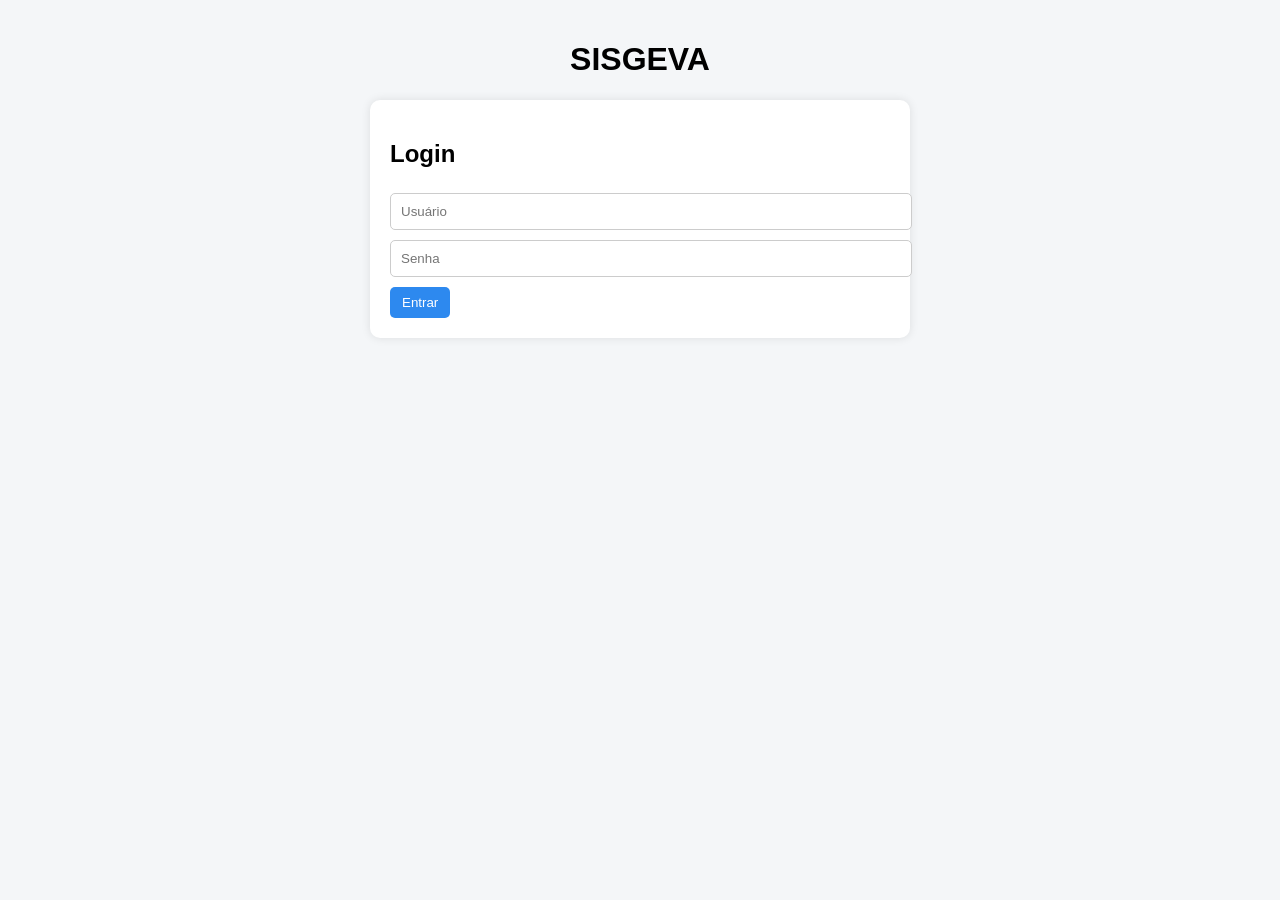
==== index.html @ db75c24a "Feat: Firebase descontinuado. Não tive habilidade suficiente para conseguir rodar. O SISGEVA permane" ====
<!DOCTYPE html>
<html lang="pt-br">
<head>
  <meta charset="UTF-8">
  <title>SISGEVA</title>
  <link rel="stylesheet" href="css/style.css">
</head>
<body>

  <h1>SISGEVA</h1>

  <!-- LOGIN -->
  <div id="login">
    <h2>Login</h2>
    <input type="text" id="user" placeholder="Usuário">
    <input type="password" id="pass" placeholder="Senha">
    <button onclick="login()">Entrar</button>
  </div>

  <!-- SISTEMA -->
  <div id="sistema" style="display:none;">

    <!-- MENU -->
    <div id="menu">
      <button onclick="mostrarTela('cadastroPaciente')">Cadastrar Paciente</button>
      <button onclick="mostrarTela('listaPaciente')">Ver Pacientes</button>
      <button onclick="mostrarTela('vacinas')">Vacinas</button>
    </div>

    <!-- TELA 1 -->
    <div id="cadastroPaciente" class="tela">
      <h2>Cadastro de Paciente</h2>
      <input type="text" id="nome" placeholder="Nome">
      <input type="number" id="idade" placeholder="Idade">
      <button onclick="cadastrarPaciente()">Cadastrar</button>
    </div>

    <!-- TELA 2 -->
    <div id="listaPaciente" class="tela">
      <h2>Pacientes</h2>
      <ul id="listaPacientes"></ul>
    </div>

    <!-- TELA 3 -->
    <div id="vacinas" class="tela">
      <h2>Vacinas</h2>

      <select id="pacienteSelect" onchange="verVacina(this.value)"></select>
      <input type="text" id="vacinaNome" placeholder="Nome da vacina">
      <input type="text" id="dose" placeholder="Dose (ex: 1ª dose)">
      <input type="date" id="dataVacina">
      <input type="text" id="profissional" placeholder="Profissional">
      <input type="text" id="lote" placeholder="Lote da vacina">
      <textarea id="observacoes" placeholder="Observações (opcional)"></textarea>

      <button onclick="aplicarVacina()">Aplicar</button>

      <h3>Histórico</h3>
      <div id="areaVacinas"></div>
    </div>

  </div>

  <!--Ordem dos scripts (ui sempre por ultimo)-->
  <script src="js/storage.js"></script>
  <script src="js/auth.js"></script>
  <script src="js/pacientes.js"></script>
  <script src="js/vacinas.js"></script>
  <script src="js/ui.js"></script>

  <script>
    initStorage();
  </script>

</body>
</html>
---- css/style.css ----
body {
  font-family: Arial, sans-serif;
  background-color: #f4f6f8;
  margin: 0;
  padding: 20px;
}

h1 {
  text-align: center;
}

#login, #sistema {
  max-width: 500px;
  margin: auto;
  background: white;
  padding: 20px;
  border-radius: 10px;
  box-shadow: 0 0 10px rgba(0,0,0,0.1);
}

input {
  width: 100%;
  padding: 10px;
  margin: 5px 0;
  border: 1px solid #ccc;
  border-radius: 5px;
}

button {
  margin-top: 5px;
  padding: 8px 12px;
  border: none;
  background-color: #2d89ef;
  color: white;
  border-radius: 5px;
  cursor: pointer;
}

button:hover {
  background-color: #1b5fa7;
}

li {
  margin: 10px 0;
  list-style: none;
  padding: 10px;
  background: #eef2f5;
  border-radius: 5px;
}

li button {
  margin-left: 10px;
  background-color: #555;
}

li button:hover {
  background-color: #333;
}

.tela{
  display: none;
}
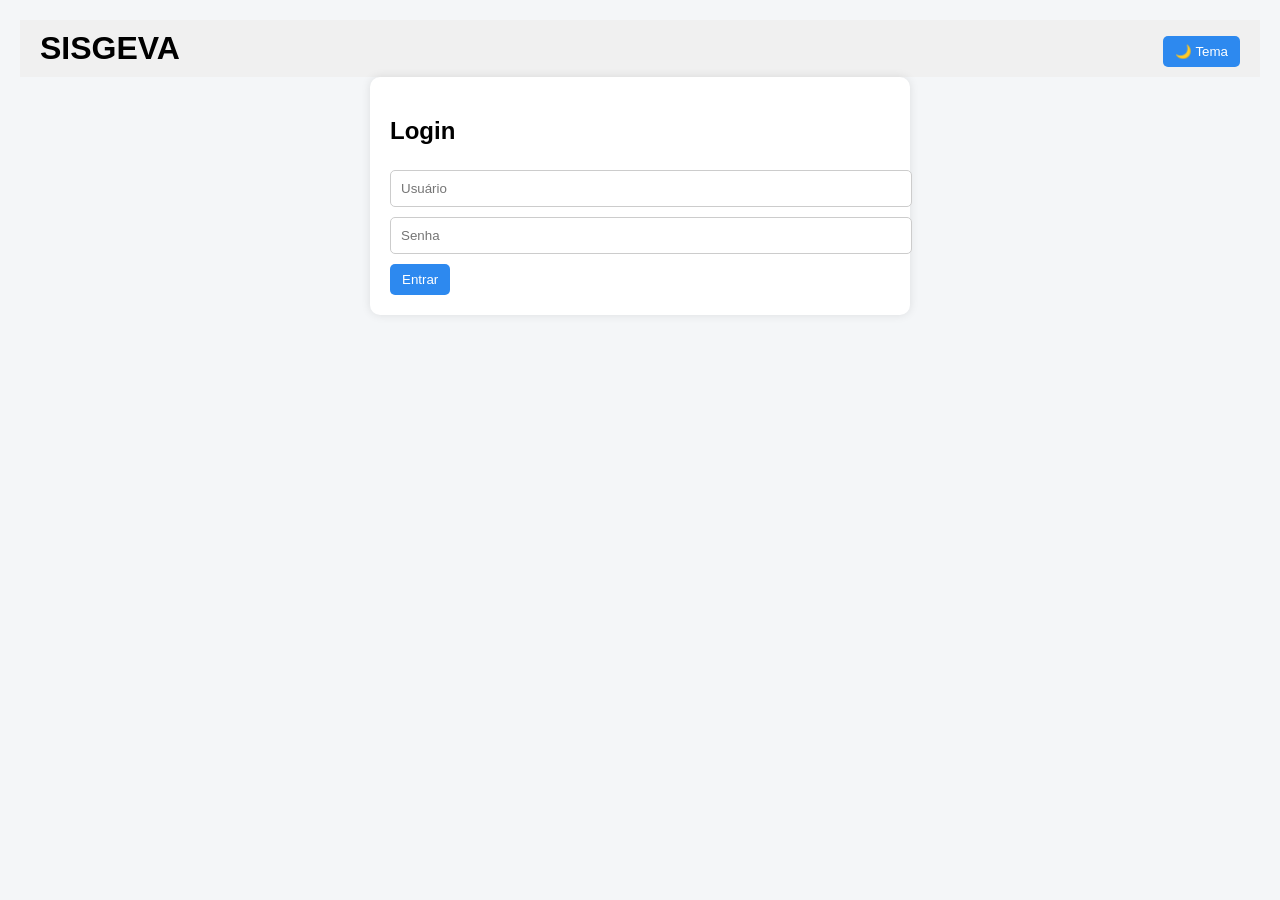
==== commit 0b23462a: "feat: implementado troca de temas" ====
--- a/index.html
+++ b/index.html
@@ -7,7 +7,10 @@
 </head>
 <body>
 
+  <header>
   <h1>SISGEVA</h1>
+  <button onclick="toggleTheme()">🌙 Tema</button>
+  </header>
 
   <!-- LOGIN -->
   <div id="login">
--- a/css/style.css
+++ b/css/style.css
@@ -59,4 +59,49 @@
 
 .tela{
   display: none;
-}+}
+
+body.dark{
+  background-color: #121212;
+  color: #f5f5f5;
+}
+
+body.dark .card{
+  background-color: #1e1e1e;
+  border: 1px solid #333;
+}
+
+header {
+  display: flex;
+  justify-content: space-between; /* título à esquerda, botão à direita */
+  align-items: center;
+  padding: 10px 20px;
+  background-color: #f0f0f0;
+}
+
+header h1 {
+  margin: 0;
+}
+
+#theme-toggle {
+  padding: 8px 12px;
+  border: none;
+  border-radius: 6px;
+  cursor: pointer;
+  background-color: #ddd;
+  font-size: 18px;
+}
+
+body.dark {
+  background-color: #121212;
+  color: #f5f5f5;
+}
+
+body.dark header {
+  background-color: #1e1e1e;
+}
+
+body.dark #theme-toggle {
+  background-color: #333;
+  color: #f5f5f5;
+}
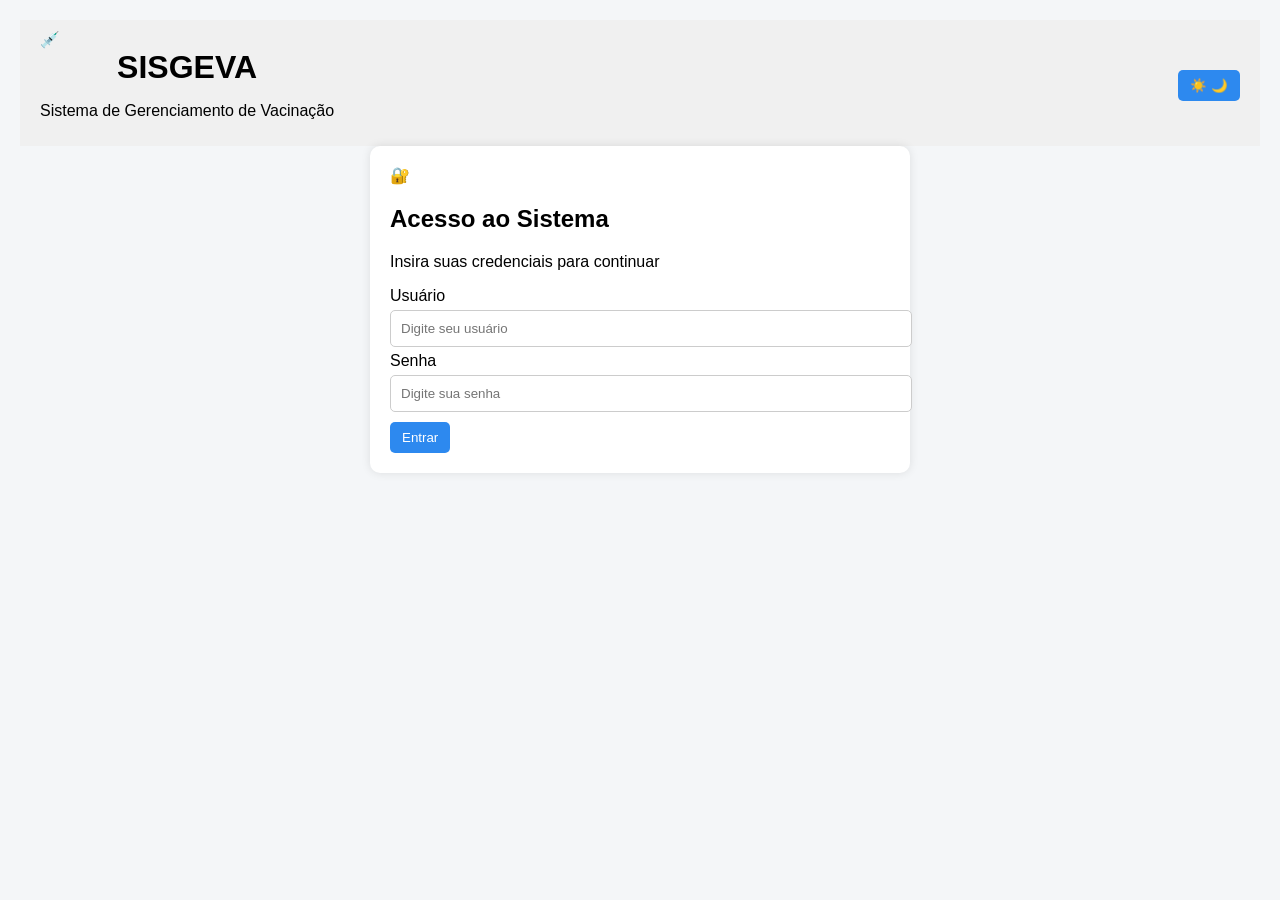
==== commit c8ef84fe: "Fix: Rescrita do HTML por completo, com descrições, melhoria para respondividade em mobile, UX melho" ====
--- a/index.html
+++ b/index.html
@@ -1,70 +1,184 @@
 <!DOCTYPE html>
-<html lang="pt-br">
+<html lang="pt-br" data-theme="light">
+
 <head>
   <meta charset="UTF-8">
-  <title>SISGEVA</title>
+  <meta name="viewport" content="width=device-width, initial-scale=1.0">
+  <title>SISGEVA — Sistema de Gerenciamento de Vacinação</title>
+  <link rel="preconnect" href="https://fonts.googleapis.com">
+  <link rel="preconnect" href="https://fonts.gstatic.com" crossorigin>
+  <link href="https://fonts.googleapis.com/css2?family=DM+Sans:wght@300;400;500;600&family=DM+Mono:wght@400;500&display=swap" rel="stylesheet">
   <link rel="stylesheet" href="css/style.css">
 </head>
+
 <body>
 
-  <header>
-  <h1>SISGEVA</h1>
-  <button onclick="toggleTheme()">🌙 Tema</button>
+  <!-- HEADER -->
+  <header class="header">
+    <div class="header-brand">
+      <span class="header-icon">💉</span>
+      <div>
+        <h1 class="header-title">SISGEVA</h1>
+        <p class="header-subtitle">Sistema de Gerenciamento de Vacinação</p>
+      </div>
+    </div>
+    <button class="btn-theme" onclick="toggleTheme()" aria-label="Alternar tema">
+      <span class="theme-icon-light">☀️</span>
+      <span class="theme-icon-dark">🌙</span>
+    </button>
   </header>
 
-  <!-- LOGIN -->
-  <div id="login">
-    <h2>Login</h2>
-    <input type="text" id="user" placeholder="Usuário">
-    <input type="password" id="pass" placeholder="Senha">
-    <button onclick="login()">Entrar</button>
-  </div>
-
-  <!-- SISTEMA -->
+  <!-- TELA DE LOGIN -->
+  <main id="login" class="login-wrapper">
+    <div class="login-card">
+      <div class="login-header">
+        <span class="login-icon">🔐</span>
+        <h2 class="login-title">Acesso ao Sistema</h2>
+        <p class="login-desc">Insira suas credenciais para continuar</p>
+      </div>
+
+      <div class="form-group">
+        <label for="user">Usuário</label>
+        <input type="text" id="user" placeholder="Digite seu usuário" autocomplete="username">
+      </div>
+
+      <div class="form-group">
+        <label for="pass">Senha</label>
+        <input type="password" id="pass" placeholder="Digite sua senha" autocomplete="current-password">
+      </div>
+
+      <div id="login-error" class="login-error" role="alert" aria-live="polite"></div>
+
+      <button class="btn btn-primary btn-full" onclick="login()">Entrar</button>
+    </div>
+  </main>
+
+  <!-- SISTEMA PRINCIPAL -->
   <div id="sistema" style="display:none;">
 
-    <!-- MENU -->
-    <div id="menu">
-      <button onclick="mostrarTela('cadastroPaciente')">Cadastrar Paciente</button>
-      <button onclick="mostrarTela('listaPaciente')">Ver Pacientes</button>
-      <button onclick="mostrarTela('vacinas')">Vacinas</button>
-    </div>
-
-    <!-- TELA 1 -->
-    <div id="cadastroPaciente" class="tela">
-      <h2>Cadastro de Paciente</h2>
-      <input type="text" id="nome" placeholder="Nome">
-      <input type="number" id="idade" placeholder="Idade">
-      <button onclick="cadastrarPaciente()">Cadastrar</button>
-    </div>
-
-    <!-- TELA 2 -->
-    <div id="listaPaciente" class="tela">
-      <h2>Pacientes</h2>
-      <ul id="listaPacientes"></ul>
-    </div>
-
-    <!-- TELA 3 -->
-    <div id="vacinas" class="tela">
-      <h2>Vacinas</h2>
-
-      <select id="pacienteSelect" onchange="verVacina(this.value)"></select>
-      <input type="text" id="vacinaNome" placeholder="Nome da vacina">
-      <input type="text" id="dose" placeholder="Dose (ex: 1ª dose)">
-      <input type="date" id="dataVacina">
-      <input type="text" id="profissional" placeholder="Profissional">
-      <input type="text" id="lote" placeholder="Lote da vacina">
-      <textarea id="observacoes" placeholder="Observações (opcional)"></textarea>
-
-      <button onclick="aplicarVacina()">Aplicar</button>
-
-      <h3>Histórico</h3>
-      <div id="areaVacinas"></div>
-    </div>
-
-  </div>
-
-  <!--Ordem dos scripts (ui sempre por ultimo)-->
+    <!-- MENU DE NAVEGAÇÃO -->
+    <nav class="nav">
+      <div class="nav-inner">
+        <button class="nav-btn active" onclick="navegarPara('cadastroPaciente', this)">
+          <span>👤</span> Cadastrar Paciente
+        </button>
+        <button class="nav-btn" onclick="navegarPara('listaPaciente', this)">
+          <span>📋</span> Pacientes
+        </button>
+        <button class="nav-btn" onclick="navegarPara('vacinas', this)">
+          <span>💉</span> Vacinas
+        </button>
+        <button class="nav-btn nav-btn-logout" onclick="logout()">
+          <span>🚪</span> Sair
+        </button>
+      </div>
+    </nav>
+
+    <div class="content-wrapper">
+
+      <!-- TELA 1 — CADASTRO DE PACIENTE -->
+      <section id="cadastroPaciente" class="tela">
+        <div class="page-header">
+          <h2 class="page-title">Cadastrar Paciente</h2>
+          <p class="page-desc">Preencha os dados do novo paciente</p>
+        </div>
+
+        <div class="card">
+          <div class="form-grid">
+            <div class="form-group">
+              <label for="nome">Nome completo</label>
+              <input type="text" id="nome" placeholder="Ex: Maria da Silva">
+            </div>
+            <div class="form-group">
+              <label for="idade">Idade</label>
+              <input type="number" id="idade" placeholder="Ex: 32" min="0" max="150">
+            </div>
+          </div>
+          <div class="form-actions">
+            <button class="btn btn-primary" onclick="cadastrarPaciente()">
+              ✅ Cadastrar Paciente
+            </button>
+          </div>
+        </div>
+      </section>
+
+      <!-- TELA 2 — LISTA DE PACIENTES -->
+      <section id="listaPaciente" class="tela">
+        <div class="page-header">
+          <h2 class="page-title">Pacientes Cadastrados</h2>
+          <p class="page-desc">Gerencie os pacientes do sistema</p>
+        </div>
+
+        <div class="card">
+          <ul id="listaPacientes" class="patient-list"></ul>
+        </div>
+      </section>
+
+      <!-- TELA 3 — VACINAS -->
+      <section id="vacinas" class="tela">
+        <div class="page-header">
+          <h2 class="page-title">Registro de Vacinas</h2>
+          <p class="page-desc">Aplique e consulte o histórico de vacinação</p>
+        </div>
+
+        <div class="card">
+          <div class="form-group">
+            <label for="pacienteSelect">Paciente</label>
+            <select id="pacienteSelect" onchange="verVacinas(this.value)">
+              <option value="">Selecione um paciente...</option>
+            </select>
+          </div>
+
+          <hr class="divider">
+
+          <h3 class="section-title">💉 Aplicar Nova Vacina</h3>
+
+          <div class="form-grid">
+            <div class="form-group">
+              <label for="vacinaNome">Nome da vacina</label>
+              <input type="text" id="vacinaNome" placeholder="Ex: Influenza">
+            </div>
+            <div class="form-group">
+              <label for="dose">Dose</label>
+              <input type="text" id="dose" placeholder="Ex: 1ª dose">
+            </div>
+            <div class="form-group">
+              <label for="dataVacina">Data de aplicação</label>
+              <input type="date" id="dataVacina">
+            </div>
+            <div class="form-group">
+              <label for="profissional">Profissional responsável</label>
+              <input type="text" id="profissional" placeholder="Ex: Dr. João">
+            </div>
+            <div class="form-group">
+              <label for="lote">Lote da vacina</label>
+              <input type="text" id="lote" placeholder="Ex: ABC1234">
+            </div>
+          </div>
+
+          <div class="form-group">
+            <label for="observacoes">Observações</label>
+            <textarea id="observacoes" rows="3" placeholder="Observações adicionais (opcional)"></textarea>
+          </div>
+
+          <div class="form-actions">
+            <button class="btn btn-primary" onclick="aplicarVacina()">
+              💉 Aplicar Vacina
+            </button>
+          </div>
+        </div>
+
+        <!-- HISTÓRICO -->
+        <div class="card" style="margin-top: 1.5rem;">
+          <h3 class="section-title">📊 Histórico de Vacinação</h3>
+          <div id="areaVacinas"></div>
+        </div>
+      </section>
+
+    </div><!-- /content-wrapper -->
+  </div><!-- /sistema -->
+
+  <!-- SCRIPTS (ordem importa!) -->
   <script src="js/storage.js"></script>
   <script src="js/auth.js"></script>
   <script src="js/pacientes.js"></script>
@@ -73,6 +187,51 @@
 
   <script>
     initStorage();
+
+    // Navegação com destaque no botão ativo
+    function navegarPara(tela, btn) {
+      document.querySelectorAll('.nav-btn').forEach(b => b.classList.remove('active'));
+      if (btn) btn.classList.add('active');
+      mostrarTela(tela);
+    }
+
+    // Logout simples
+    function logout() {
+      document.getElementById('sistema').style.display = 'none';
+      document.getElementById('login').style.display = 'flex';
+      document.getElementById('user').value = '';
+      document.getElementById('pass').value = '';
+    }
+
+    // Feedback de erro no login (substitui o alert)
+    const _login = login;
+    function login() {
+      const user = document.getElementById("user").value;
+      const pass = document.getElementById("pass").value;
+      const errorEl = document.getElementById("login-error");
+
+      if (user === "admin" && pass === "123") {
+        errorEl.textContent = "";
+        document.getElementById("login").style.display = "none";
+        document.getElementById("sistema").style.display = "block";
+        mostrarTela("listaPaciente");
+      } else {
+        errorEl.textContent = "⚠️ Usuário ou senha inválidos.";
+      }
+    }
+
+    // Tema: usar data-theme no <html> em vez de classe .dark
+    function toggleTheme() {
+      const html = document.documentElement;
+      const isDark = html.getAttribute('data-theme') === 'dark';
+      html.setAttribute('data-theme', isDark ? 'light' : 'dark');
+      localStorage.setItem('theme', isDark ? 'light' : 'dark');
+    }
+
+    window.addEventListener('DOMContentLoaded', () => {
+      const saved = localStorage.getItem('theme') || 'light';
+      document.documentElement.setAttribute('data-theme', saved);
+    });
   </script>
 
 </body>
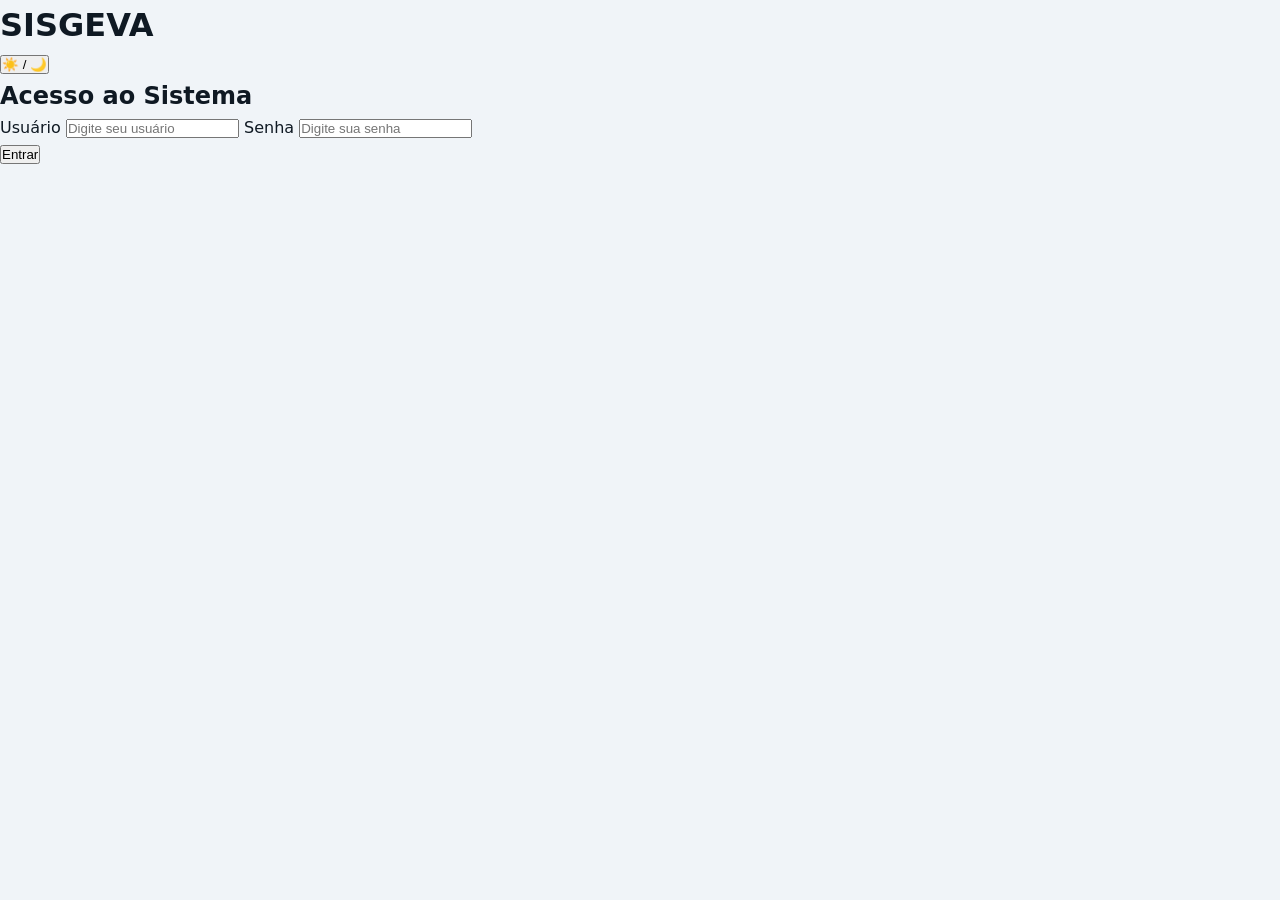
==== commit ed85b5e4: "Fix: rescrita total do HTML. deixando mais organico e entendivel" ====
--- a/index.html
+++ b/index.html
@@ -1,184 +1,79 @@
 <!DOCTYPE html>
-<html lang="pt-br" data-theme="light">
-
+<html lang="pt-br">
 <head>
   <meta charset="UTF-8">
   <meta name="viewport" content="width=device-width, initial-scale=1.0">
-  <title>SISGEVA — Sistema de Gerenciamento de Vacinação</title>
-  <link rel="preconnect" href="https://fonts.googleapis.com">
-  <link rel="preconnect" href="https://fonts.gstatic.com" crossorigin>
-  <link href="https://fonts.googleapis.com/css2?family=DM+Sans:wght@300;400;500;600&family=DM+Mono:wght@400;500&display=swap" rel="stylesheet">
+  <title>SISGEVA - Sistema de Gerenciamento de Vacinas</title>
   <link rel="stylesheet" href="css/style.css">
 </head>
-
 <body>
-
-  <!-- HEADER -->
-  <header class="header">
-    <div class="header-brand">
-      <span class="header-icon">💉</span>
-      <div>
-        <h1 class="header-title">SISGEVA</h1>
-        <p class="header-subtitle">Sistema de Gerenciamento de Vacinação</p>
-      </div>
-    </div>
-    <button class="btn-theme" onclick="toggleTheme()" aria-label="Alternar tema">
-      <span class="theme-icon-light">☀️</span>
-      <span class="theme-icon-dark">🌙</span>
-    </button>
+  <header>
+    <h1>SISGEVA</h1>
+    <button onclick="toggleTheme()">☀️ / 🌙</button>
   </header>
 
-  <!-- TELA DE LOGIN -->
-  <main id="login" class="login-wrapper">
-    <div class="login-card">
-      <div class="login-header">
-        <span class="login-icon">🔐</span>
-        <h2 class="login-title">Acesso ao Sistema</h2>
-        <p class="login-desc">Insira suas credenciais para continuar</p>
-      </div>
+  <!-- TELA INICIAL (LOGIN) -->
+  <main id="login">
+    <h2>Acesso ao Sistema</h2>
 
-      <div class="form-group">
-        <label for="user">Usuário</label>
-        <input type="text" id="user" placeholder="Digite seu usuário" autocomplete="username">
-      </div>
+    <label for="user">Usuário</label>
+    <input type="text" id="user" placeholder="Digite seu usuário">
 
-      <div class="form-group">
-        <label for="pass">Senha</label>
-        <input type="password" id="pass" placeholder="Digite sua senha" autocomplete="current-password">
-      </div>
+    <label for="pass">Senha</label>
+    <input type="password" id="pass" placeholder="Digite sua senha">
 
-      <div id="login-error" class="login-error" role="alert" aria-live="polite"></div>
+    <p id="login-error"></p>
 
-      <button class="btn btn-primary btn-full" onclick="login()">Entrar</button>
-    </div>
+    <button onclick="login()">Entrar</button>
   </main>
 
-  <!-- SISTEMA PRINCIPAL -->
+  <!-- TELA MAIN (SISTEMA) -->
   <div id="sistema" style="display:none;">
-
-    <!-- MENU DE NAVEGAÇÃO -->
-    <nav class="nav">
-      <div class="nav-inner">
-        <button class="nav-btn active" onclick="navegarPara('cadastroPaciente', this)">
-          <span>👤</span> Cadastrar Paciente
-        </button>
-        <button class="nav-btn" onclick="navegarPara('listaPaciente', this)">
-          <span>📋</span> Pacientes
-        </button>
-        <button class="nav-btn" onclick="navegarPara('vacinas', this)">
-          <span>💉</span> Vacinas
-        </button>
-        <button class="nav-btn nav-btn-logout" onclick="logout()">
-          <span>🚪</span> Sair
-        </button>
-      </div>
+    <nav>
+      <button onclick="mostrarTela('cadastroPaciente')">👤 Cadastrar</button>
+      <button onclick="mostrarTela('listaPaciente')">📋 Pacientes</button>
+      <button onclick="mostrarTela('vacinas')">💉 Vacinas</button>
+      <button onclick="logout()">🚪 Sair</button>
     </nav>
 
-    <div class="content-wrapper">
+    <!-- TELA 1 - CADASTRO DE PACIENTE -->
+    <section id="cadastroPaciente" class="tela">
+      <h2>Cadastrar Pacientes</h2>
 
-      <!-- TELA 1 — CADASTRO DE PACIENTE -->
-      <section id="cadastroPaciente" class="tela">
-        <div class="page-header">
-          <h2 class="page-title">Cadastrar Paciente</h2>
-          <p class="page-desc">Preencha os dados do novo paciente</p>
-        </div>
+      <label for="nome">Nome</label>
+      <input type="text" id="nome" placeholder="Nome Completo">
 
-        <div class="card">
-          <div class="form-grid">
-            <div class="form-group">
-              <label for="nome">Nome completo</label>
-              <input type="text" id="nome" placeholder="Ex: Maria da Silva">
-            </div>
-            <div class="form-group">
-              <label for="idade">Idade</label>
-              <input type="number" id="idade" placeholder="Ex: 32" min="0" max="150">
-            </div>
-          </div>
-          <div class="form-actions">
-            <button class="btn btn-primary" onclick="cadastrarPaciente()">
-              ✅ Cadastrar Paciente
-            </button>
-          </div>
-        </div>
-      </section>
+      <label for="idade">Idade</label>
+      <input type="text" id="idade" placeholder="Ex 25">
 
-      <!-- TELA 2 — LISTA DE PACIENTES -->
-      <section id="listaPaciente" class="tela">
-        <div class="page-header">
-          <h2 class="page-title">Pacientes Cadastrados</h2>
-          <p class="page-desc">Gerencie os pacientes do sistema</p>
-        </div>
+      <button onclick="cadastrarPaciente()">Cadastrar</button>
+    </section>
 
-        <div class="card">
-          <ul id="listaPacientes" class="patient-list"></ul>
-        </div>
-      </section>
+    <!-- TELA 3 - LISTA DE PACIENTES -->
+    <section id="listaPaciente" class="tela">
+      <h2>Paceintes</h2>
+      <ul id="listaPacientes"></ul>
+    </section>
 
-      <!-- TELA 3 — VACINAS -->
-      <section id="vacinas" class="tela">
-        <div class="page-header">
-          <h2 class="page-title">Registro de Vacinas</h2>
-          <p class="page-desc">Aplique e consulte o histórico de vacinação</p>
-        </div>
+    <!-- TELA 3 - VACINAS -->
+    <section id="vacinas" class="tela">
+      <h2>Vacinas</h2>
 
-        <div class="card">
-          <div class="form-group">
-            <label for="pacienteSelect">Paciente</label>
-            <select id="pacienteSelect" onchange="verVacinas(this.value)">
-              <option value="">Selecione um paciente...</option>
-            </select>
-          </div>
+      <label for="pacientesSelect">Paciente</label>
+      <select id="pacienteSelect" onchange="verVacinas(this.value)"></select>
 
-          <hr class="divider">
+      <label for="vacinaNome">Vacina</label>
+      <input type="text" id="vacinaNome" placeholder="Ex: Influenza">
 
-          <h3 class="section-title">💉 Aplicar Nova Vacina</h3>
+      <label for="dataVacina">Data</label>
+      <input type="date" id="dataVacina">
 
-          <div class="form-grid">
-            <div class="form-group">
-              <label for="vacinaNome">Nome da vacina</label>
-              <input type="text" id="vacinaNome" placeholder="Ex: Influenza">
-            </div>
-            <div class="form-group">
-              <label for="dose">Dose</label>
-              <input type="text" id="dose" placeholder="Ex: 1ª dose">
-            </div>
-            <div class="form-group">
-              <label for="dataVacina">Data de aplicação</label>
-              <input type="date" id="dataVacina">
-            </div>
-            <div class="form-group">
-              <label for="profissional">Profissional responsável</label>
-              <input type="text" id="profissional" placeholder="Ex: Dr. João">
-            </div>
-            <div class="form-group">
-              <label for="lote">Lote da vacina</label>
-              <input type="text" id="lote" placeholder="Ex: ABC1234">
-            </div>
-          </div>
+      <button onclick="aplicarVacina()">Aplicar</button>
 
-          <div class="form-group">
-            <label for="observacoes">Observações</label>
-            <textarea id="observacoes" rows="3" placeholder="Observações adicionais (opcional)"></textarea>
-          </div>
-
-          <div class="form-actions">
-            <button class="btn btn-primary" onclick="aplicarVacina()">
-              💉 Aplicar Vacina
-            </button>
-          </div>
-        </div>
-
-        <!-- HISTÓRICO -->
-        <div class="card" style="margin-top: 1.5rem;">
-          <h3 class="section-title">📊 Histórico de Vacinação</h3>
-          <div id="areaVacinas"></div>
-        </div>
-      </section>
-
-    </div><!-- /content-wrapper -->
-  </div><!-- /sistema -->
-
-  <!-- SCRIPTS (ordem importa!) -->
+      <div id="areaVacinas"></div>
+    </section>
+  </div>
+  
   <script src="js/storage.js"></script>
   <script src="js/auth.js"></script>
   <script src="js/pacientes.js"></script>
@@ -186,53 +81,29 @@
   <script src="js/ui.js"></script>
 
   <script>
+    
+    // INICIALIZA O STORAGE 
     initStorage();
 
-    // Navegação com destaque no botão ativo
-    function navegarPara(tela, btn) {
-      document.querySelectorAll('.nav-btn').forEach(b => b.classList.remove('active'));
-      if (btn) btn.classList.add('active');
-      mostrarTela(tela);
+    //LOGOUT
+    function logout() {
+      document.getElementById('sistema').style.display = 'none'
+      document.getElementById('login').style.display = 'block'
     }
 
-    // Logout simples
-    function logout() {
-      document.getElementById('sistema').style.display = 'none';
-      document.getElementById('login').style.display = 'flex';
-      document.getElementById('user').value = '';
-      document.getElementById('pass').value = '';
-    }
+    function login() {
+      const user = document.getElementById('user').value;
+      const pass = document.getElementById('pass').value;
 
-    // Feedback de erro no login (substitui o alert)
-    const _login = login;
-    function login() {
-      const user = document.getElementById("user").value;
-      const pass = document.getElementById("pass").value;
-      const errorEl = document.getElementById("login-error");
-
-      if (user === "admin" && pass === "123") {
-        errorEl.textContent = "";
-        document.getElementById("login").style.display = "none";
-        document.getElementById("sistema").style.display = "block";
-        mostrarTela("listaPaciente");
+      if (user === 'admin' && pass === '123') {
+        document.getElementById('login').style.display = 'none';
+        document.getElementById('sistema').style.display = 'block';
+        mostrarTela('listaPaciente');
       } else {
-        errorEl.textContent = "⚠️ Usuário ou senha inválidos.";
+        document.getElementById('login-error').textContent = '⚠️ Usuário ou senha inválidos.'
       }
     }
-
-    // Tema: usar data-theme no <html> em vez de classe .dark
-    function toggleTheme() {
-      const html = document.documentElement;
-      const isDark = html.getAttribute('data-theme') === 'dark';
-      html.setAttribute('data-theme', isDark ? 'light' : 'dark');
-      localStorage.setItem('theme', isDark ? 'light' : 'dark');
-    }
-
-    window.addEventListener('DOMContentLoaded', () => {
-      const saved = localStorage.getItem('theme') || 'light';
-      document.documentElement.setAttribute('data-theme', saved);
-    });
   </script>
-
+  
 </body>
 </html>
--- a/css/style.css
+++ b/css/style.css
@@ -1,107 +1,640 @@
+/* ============================================================
+   SISGEVA — style.css
+   Tema: Profissional corporativo (saúde pública)
+   Suporte: claro e escuro via data-theme no <html>
+   ============================================================ */
+
+/* ── 1. VARIÁVEIS DE TEMA ─────────────────────────────────── */
+
+:root,
+[data-theme="light"] {
+  /* Superfícies */
+  --bg-page:        #f0f4f8;
+  --bg-card:        #ffffff;
+  --bg-nav:         #ffffff;
+  --bg-header:      #ffffff;
+  --bg-input:       #f8fafc;
+  --bg-input-focus: #ffffff;
+
+  /* Cores primárias (azul-saúde) */
+  --color-primary:        #1a6fc4;
+  --color-primary-hover:  #155fa8;
+  --color-primary-light:  #e8f1fb;
+
+  /* Cores de destaque */
+  --color-danger:         #dc3545;
+  --color-danger-hover:   #bb2d3b;
+  --color-success:        #198754;
+
+  /* Textos */
+  --text-primary:   #0f1923;
+  --text-secondary: #4a5568;
+  --text-muted:     #8a9ab0;
+  --text-on-primary:#ffffff;
+
+  /* Bordas e sombras */
+  --border-color:   #d1dce8;
+  --border-radius:  10px;
+  --border-radius-lg: 16px;
+  --shadow-sm:      0 1px 3px rgba(0,0,0,.07), 0 1px 2px rgba(0,0,0,.05);
+  --shadow-md:      0 4px 16px rgba(0,0,0,.08), 0 1px 4px rgba(0,0,0,.05);
+  --shadow-focus:   0 0 0 3px rgba(26,111,196,.25);
+
+  /* Transição global */
+  --transition: .2s ease;
+}
+
+[data-theme="dark"] {
+  --bg-page:        #0d1117;
+  --bg-card:        #161b22;
+  --bg-nav:         #161b22;
+  --bg-header:      #161b22;
+  --bg-input:       #0d1117;
+  --bg-input-focus: #1c2230;
+
+  --color-primary:        #4d9fec;
+  --color-primary-hover:  #3a8fd8;
+  --color-primary-light:  #1a2a3a;
+
+  --color-danger:         #f87171;
+  --color-danger-hover:   #ef4444;
+  --color-success:        #4ade80;
+
+  --text-primary:   #e6edf3;
+  --text-secondary: #8b949e;
+  --text-muted:     #4d5b6a;
+  --text-on-primary:#ffffff;
+
+  --border-color:   #30363d;
+  --shadow-sm:      0 1px 3px rgba(0,0,0,.3);
+  --shadow-md:      0 4px 16px rgba(0,0,0,.4);
+  --shadow-focus:   0 0 0 3px rgba(77,159,236,.3);
+}
+
+/* ── 2. RESET E BASE ─────────────────────────────────────── */
+
+*,
+*::before,
+*::after {
+  box-sizing: border-box;
+  margin: 0;
+  padding: 0;
+}
+
+html {
+  font-size: 16px;
+  -webkit-text-size-adjust: 100%;
+}
+
 body {
-  font-family: Arial, sans-serif;
-  background-color: #f4f6f8;
-  margin: 0;
-  padding: 20px;
-}
-
-h1 {
+  font-family: 'DM Sans', system-ui, sans-serif;
+  background-color: var(--bg-page);
+  color: var(--text-primary);
+  line-height: 1.6;
+  min-height: 100vh;
+  transition: background-color var(--transition), color var(--transition);
+}
+
+/* ── 3. HEADER ───────────────────────────────────────────── */
+
+.header {
+  display: flex;
+  align-items: center;
+  justify-content: space-between;
+  padding: 0 2rem;
+  height: 68px;
+  background: var(--bg-header);
+  border-bottom: 1px solid var(--border-color);
+  box-shadow: var(--shadow-sm);
+  position: sticky;
+  top: 0;
+  z-index: 100;
+  transition: background var(--transition), border-color var(--transition);
+}
+
+.header-brand {
+  display: flex;
+  align-items: center;
+  gap: .75rem;
+}
+
+.header-icon {
+  font-size: 1.6rem;
+  line-height: 1;
+}
+
+.header-title {
+  font-size: 1.25rem;
+  font-weight: 600;
+  letter-spacing: .04em;
+  color: var(--color-primary);
+  line-height: 1.2;
+}
+
+.header-subtitle {
+  font-size: .72rem;
+  color: var(--text-muted);
+  font-family: 'DM Mono', monospace;
+  letter-spacing: .02em;
+}
+
+/* Botão de tema */
+.btn-theme {
+  background: var(--bg-input);
+  border: 1px solid var(--border-color);
+  border-radius: 8px;
+  width: 42px;
+  height: 42px;
+  cursor: pointer;
+  font-size: 1.1rem;
+  display: flex;
+  align-items: center;
+  justify-content: center;
+  transition: background var(--transition), border-color var(--transition), transform .15s;
+}
+
+.btn-theme:hover {
+  background: var(--color-primary-light);
+  border-color: var(--color-primary);
+  transform: scale(1.08);
+}
+
+/* Mostra ☀️ no escuro, 🌙 no claro */
+[data-theme="light"] .theme-icon-dark  { display: none; }
+[data-theme="dark"]  .theme-icon-light { display: none; }
+
+/* ── 4. LOGIN ────────────────────────────────────────────── */
+
+.login-wrapper {
+  display: flex;
+  align-items: center;
+  justify-content: center;
+  min-height: calc(100vh - 68px);
+  padding: 2rem 1rem;
+}
+
+.login-card {
+  background: var(--bg-card);
+  border: 1px solid var(--border-color);
+  border-radius: var(--border-radius-lg);
+  box-shadow: var(--shadow-md);
+  padding: 2.5rem 2rem;
+  width: 100%;
+  max-width: 420px;
+  animation: fadeUp .35s ease both;
+}
+
+.login-header {
   text-align: center;
-}
-
-#login, #sistema {
-  max-width: 500px;
-  margin: auto;
-  background: white;
-  padding: 20px;
-  border-radius: 10px;
-  box-shadow: 0 0 10px rgba(0,0,0,0.1);
-}
-
-input {
+  margin-bottom: 2rem;
+}
+
+.login-icon {
+  font-size: 2.4rem;
+  display: block;
+  margin-bottom: .75rem;
+}
+
+.login-title {
+  font-size: 1.4rem;
+  font-weight: 600;
+  color: var(--text-primary);
+  margin-bottom: .3rem;
+}
+
+.login-desc {
+  font-size: .875rem;
+  color: var(--text-muted);
+}
+
+.login-error {
+  color: var(--color-danger);
+  font-size: .85rem;
+  font-weight: 500;
+  min-height: 1.4rem;
+  margin-bottom: .5rem;
+}
+
+/* ── 5. NAVEGAÇÃO ────────────────────────────────────────── */
+
+.nav {
+  background: var(--bg-nav);
+  border-bottom: 1px solid var(--border-color);
+  box-shadow: var(--shadow-sm);
+  transition: background var(--transition);
+}
+
+.nav-inner {
+  display: flex;
+  align-items: center;
+  gap: .25rem;
+  padding: .5rem 1.5rem;
+  max-width: 1100px;
+  margin: 0 auto;
+  overflow-x: auto;
+}
+
+.nav-btn {
+  display: flex;
+  align-items: center;
+  gap: .4rem;
+  padding: .5rem 1rem;
+  border: none;
+  border-radius: 8px;
+  background: transparent;
+  color: var(--text-secondary);
+  font-family: 'DM Sans', sans-serif;
+  font-size: .875rem;
+  font-weight: 500;
+  cursor: pointer;
+  white-space: nowrap;
+  transition: background var(--transition), color var(--transition);
+}
+
+.nav-btn:hover {
+  background: var(--color-primary-light);
+  color: var(--color-primary);
+}
+
+.nav-btn.active {
+  background: var(--color-primary-light);
+  color: var(--color-primary);
+  font-weight: 600;
+}
+
+.nav-btn-logout {
+  margin-left: auto;
+  color: var(--color-danger);
+}
+
+.nav-btn-logout:hover {
+  background: #fff0f0;
+  color: var(--color-danger-hover);
+}
+
+[data-theme="dark"] .nav-btn-logout:hover {
+  background: #2a1a1a;
+}
+
+/* ── 6. CONTEÚDO PRINCIPAL ───────────────────────────────── */
+
+.content-wrapper {
+  max-width: 860px;
+  margin: 0 auto;
+  padding: 2rem 1.5rem 4rem;
+}
+
+/* ── 7. CABEÇALHO DE PÁGINA ──────────────────────────────── */
+
+.page-header {
+  margin-bottom: 1.5rem;
+}
+
+.page-title {
+  font-size: 1.5rem;
+  font-weight: 600;
+  color: var(--text-primary);
+  margin-bottom: .2rem;
+}
+
+.page-desc {
+  font-size: .875rem;
+  color: var(--text-muted);
+}
+
+/* ── 8. CARDS ────────────────────────────────────────────── */
+
+.card {
+  background: var(--bg-card);
+  border: 1px solid var(--border-color);
+  border-radius: var(--border-radius-lg);
+  padding: 1.75rem;
+  box-shadow: var(--shadow-sm);
+  transition: background var(--transition), border-color var(--transition);
+}
+
+/* ── 9. FORMULÁRIOS ──────────────────────────────────────── */
+
+.form-group {
+  display: flex;
+  flex-direction: column;
+  gap: .4rem;
+  margin-bottom: 1.1rem;
+}
+
+.form-group label {
+  font-size: .82rem;
+  font-weight: 600;
+  color: var(--text-secondary);
+  text-transform: uppercase;
+  letter-spacing: .05em;
+}
+
+.form-group input,
+.form-group select,
+.form-group textarea {
+  background: var(--bg-input);
+  border: 1px solid var(--border-color);
+  border-radius: var(--border-radius);
+  padding: .65rem .9rem;
+  font-family: 'DM Sans', sans-serif;
+  font-size: .95rem;
+  color: var(--text-primary);
+  outline: none;
   width: 100%;
-  padding: 10px;
-  margin: 5px 0;
-  border: 1px solid #ccc;
-  border-radius: 5px;
-}
-
-button {
-  margin-top: 5px;
-  padding: 8px 12px;
+  transition: border-color var(--transition), box-shadow var(--transition), background var(--transition);
+}
+
+.form-group input:focus,
+.form-group select:focus,
+.form-group textarea:focus {
+  border-color: var(--color-primary);
+  background: var(--bg-input-focus);
+  box-shadow: var(--shadow-focus);
+}
+
+.form-group input::placeholder,
+.form-group textarea::placeholder {
+  color: var(--text-muted);
+}
+
+.form-group select {
+  appearance: none;
+  background-image: url("data:image/svg+xml,%3Csvg xmlns='http://www.w3.org/2000/svg' width='12' height='12' viewBox='0 0 24 24' fill='none' stroke='%238a9ab0' stroke-width='2.5'%3E%3Cpolyline points='6 9 12 15 18 9'/%3E%3C/svg%3E");
+  background-repeat: no-repeat;
+  background-position: right .9rem center;
+  padding-right: 2.2rem;
+  cursor: pointer;
+}
+
+.form-group textarea {
+  resize: vertical;
+  min-height: 90px;
+}
+
+.form-grid {
+  display: grid;
+  grid-template-columns: 1fr 1fr;
+  gap: 0 1.25rem;
+}
+
+.form-actions {
+  display: flex;
+  justify-content: flex-end;
+  margin-top: 1.25rem;
+}
+
+.divider {
   border: none;
-  background-color: #2d89ef;
-  color: white;
-  border-radius: 5px;
+  border-top: 1px solid var(--border-color);
+  margin: 1.5rem 0;
+}
+
+.section-title {
+  font-size: 1rem;
+  font-weight: 600;
+  color: var(--text-primary);
+  margin-bottom: 1.1rem;
+}
+
+/* ── 10. BOTÕES ──────────────────────────────────────────── */
+
+.btn {
+  display: inline-flex;
+  align-items: center;
+  gap: .4rem;
+  padding: .6rem 1.4rem;
+  border: none;
+  border-radius: var(--border-radius);
+  font-family: 'DM Sans', sans-serif;
+  font-size: .9rem;
+  font-weight: 600;
   cursor: pointer;
-}
-
-button:hover {
-  background-color: #1b5fa7;
-}
-
-li {
-  margin: 10px 0;
+  transition: background var(--transition), transform .12s, box-shadow var(--transition);
+}
+
+.btn:active {
+  transform: scale(.97);
+}
+
+.btn-primary {
+  background: var(--color-primary);
+  color: var(--text-on-primary);
+  box-shadow: 0 2px 8px rgba(26,111,196,.25);
+}
+
+.btn-primary:hover {
+  background: var(--color-primary-hover);
+  box-shadow: 0 4px 14px rgba(26,111,196,.35);
+}
+
+.btn-danger {
+  background: transparent;
+  color: var(--color-danger);
+  border: 1px solid var(--color-danger);
+  padding: .35rem .8rem;
+  font-size: .8rem;
+}
+
+.btn-danger:hover {
+  background: var(--color-danger);
+  color: #fff;
+}
+
+.btn-full {
+  width: 100%;
+  justify-content: center;
+  padding: .75rem;
+  font-size: 1rem;
+}
+
+/* ── 11. LISTA DE PACIENTES ──────────────────────────────── */
+
+.patient-list {
   list-style: none;
-  padding: 10px;
-  background: #eef2f5;
-  border-radius: 5px;
-}
-
-li button {
-  margin-left: 10px;
-  background-color: #555;
-}
-
-li button:hover {
-  background-color: #333;
-}
-
-.tela{
-  display: none;
-}
-
-body.dark{
-  background-color: #121212;
-  color: #f5f5f5;
-}
-
-body.dark .card{
-  background-color: #1e1e1e;
-  border: 1px solid #333;
-}
-
-header {
-  display: flex;
-  justify-content: space-between; /* título à esquerda, botão à direita */
-  align-items: center;
-  padding: 10px 20px;
-  background-color: #f0f0f0;
-}
-
-header h1 {
-  margin: 0;
-}
-
-#theme-toggle {
-  padding: 8px 12px;
-  border: none;
-  border-radius: 6px;
-  cursor: pointer;
-  background-color: #ddd;
-  font-size: 18px;
-}
-
-body.dark {
-  background-color: #121212;
-  color: #f5f5f5;
-}
-
-body.dark header {
-  background-color: #1e1e1e;
-}
-
-body.dark #theme-toggle {
-  background-color: #333;
-  color: #f5f5f5;
-}
+  display: flex;
+  flex-direction: column;
+  gap: .75rem;
+}
+
+.patient-list li {
+  display: flex;
+  align-items: center;
+  justify-content: space-between;
+  padding: .9rem 1.1rem;
+  background: var(--bg-page);
+  border: 1px solid var(--border-color);
+  border-radius: var(--border-radius);
+  font-size: .925rem;
+  transition: border-color var(--transition), background var(--transition);
+  gap: .75rem;
+}
+
+.patient-list li:hover {
+  border-color: var(--color-primary);
+}
+
+.patient-list .patient-info {
+  display: flex;
+  flex-direction: column;
+  gap: .15rem;
+}
+
+.patient-list .patient-name {
+  font-weight: 600;
+  color: var(--text-primary);
+}
+
+.patient-list .patient-meta {
+  font-size: .78rem;
+  color: var(--text-muted);
+  font-family: 'DM Mono', monospace;
+}
+
+.patient-actions {
+  display: flex;
+  gap: .5rem;
+  flex-shrink: 0;
+}
+
+/* ── 12. HISTÓRICO DE VACINAS ────────────────────────────── */
+
+.vacina-card {
+  border: 1px solid var(--border-color);
+  border-radius: var(--border-radius);
+  padding: 1rem 1.2rem;
+  margin-bottom: .75rem;
+  background: var(--bg-page);
+  transition: border-color var(--transition), background var(--transition);
+}
+
+.vacina-card:hover {
+  border-color: var(--color-primary);
+}
+
+.vacina-card-header {
+  display: flex;
+  align-items: center;
+  justify-content: space-between;
+  margin-bottom: .5rem;
+}
+
+.vacina-nome {
+  font-weight: 600;
+  color: var(--text-primary);
+  font-size: .95rem;
+}
+
+.vacina-badge {
+  background: var(--color-primary-light);
+  color: var(--color-primary);
+  font-size: .72rem;
+  font-weight: 600;
+  font-family: 'DM Mono', monospace;
+  padding: .2rem .6rem;
+  border-radius: 99px;
+  letter-spacing: .03em;
+}
+
+.vacina-meta {
+  display: grid;
+  grid-template-columns: repeat(auto-fill, minmax(160px, 1fr));
+  gap: .3rem .75rem;
+}
+
+.vacina-meta-item {
+  font-size: .8rem;
+  color: var(--text-secondary);
+}
+
+.vacina-meta-item strong {
+  color: var(--text-muted);
+  font-weight: 500;
+  display: block;
+  font-size: .72rem;
+  text-transform: uppercase;
+  letter-spacing: .04em;
+}
+
+.vacina-obs {
+  margin-top: .6rem;
+  font-size: .82rem;
+  color: var(--text-muted);
+  font-style: italic;
+  border-top: 1px solid var(--border-color);
+  padding-top: .5rem;
+}
+
+/* Estado vazio */
+.empty-state {
+  text-align: center;
+  padding: 2.5rem 1rem;
+  color: var(--text-muted);
+  font-size: .9rem;
+}
+
+.empty-state-icon {
+  font-size: 2.5rem;
+  display: block;
+  margin-bottom: .75rem;
+  opacity: .6;
+}
+
+/* ── 13. ANIMAÇÕES ───────────────────────────────────────── */
+
+@keyframes fadeUp {
+  from { opacity: 0; transform: translateY(16px); }
+  to   { opacity: 1; transform: translateY(0); }
+}
+
+.tela {
+  animation: fadeUp .25s ease both;
+}
+
+/* ── 14. RESPONSIVIDADE ──────────────────────────────────── */
+
+@media (max-width: 640px) {
+  .header {
+    padding: 0 1rem;
+  }
+
+  .header-subtitle {
+    display: none;
+  }
+
+  .nav-inner {
+    padding: .4rem .75rem;
+    gap: .15rem;
+  }
+
+  .nav-btn {
+    padding: .45rem .7rem;
+    font-size: .8rem;
+  }
+
+  .content-wrapper {
+    padding: 1.25rem 1rem 3rem;
+  }
+
+  .card {
+    padding: 1.25rem 1rem;
+  }
+
+  .form-grid {
+    grid-template-columns: 1fr;
+  }
+
+  .login-card {
+    padding: 2rem 1.25rem;
+  }
+
+  .patient-list li {
+    flex-direction: column;
+    align-items: flex-start;
+  }
+
+  .patient-actions {
+    width: 100%;
+    justify-content: flex-end;
+  }
+}
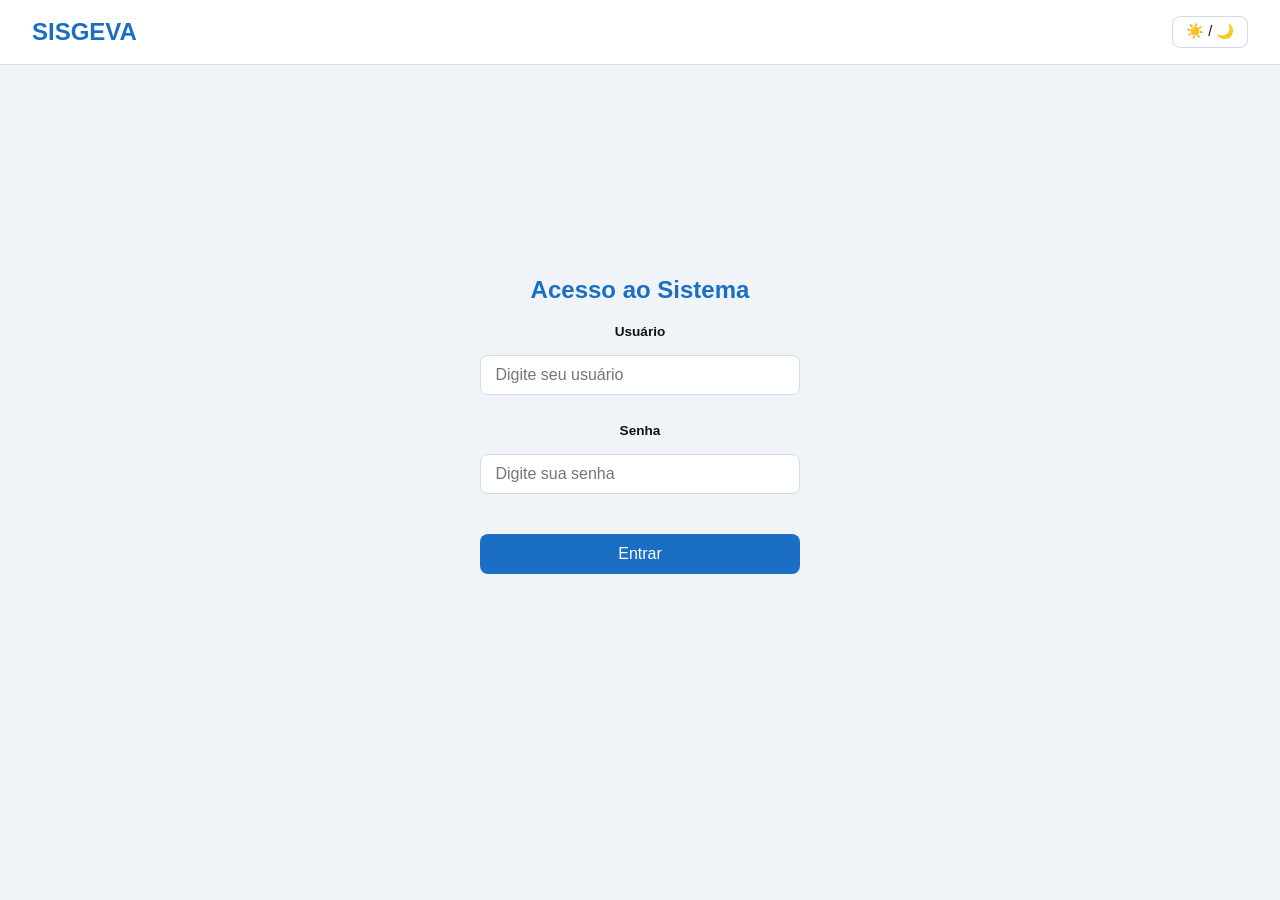
==== commit e1249fbf: "Fix: Correção do bloco do Logout." ====
--- a/index.html
+++ b/index.html
@@ -7,9 +7,12 @@
   <link rel="stylesheet" href="css/style.css">
 </head>
 <body>
+  
+  <div id="toast"></div>
+
   <header>
     <h1>SISGEVA</h1>
-    <button onclick="toggleTheme()">☀️ / 🌙</button>
+    <button onclick="toggleTheme()"> ☀️ / 🌙</button>  
   </header>
 
   <!-- TELA INICIAL (LOGIN) -->
@@ -46,7 +49,7 @@
       <label for="idade">Idade</label>
       <input type="text" id="idade" placeholder="Ex 25">
 
-      <button onclick="cadastrarPaciente()">Cadastrar</button>
+      <button id="btnCadastrar" onclick="cadastrarPaciente()">Cadastrar</button>
     </section>
 
     <!-- TELA 3 - LISTA DE PACIENTES -->
@@ -65,8 +68,20 @@
       <label for="vacinaNome">Vacina</label>
       <input type="text" id="vacinaNome" placeholder="Ex: Influenza">
 
+      <label for="dose">Dose</label>
+      <input type="text" id="dose" placeholder="Ex: 1ª dose">
+
       <label for="dataVacina">Data</label>
       <input type="date" id="dataVacina">
+
+      <label for="profissional">Profissional</label>
+      <input type="text" id="profissional" placeholder="Ex: Dr. João">
+
+      <label for="lote">Lote</label>
+      <input type="text" id="lote" placeholder="Ex: ABC1234">
+
+      <label for="observacoes">Observações</label>
+      <input type="text" id="observacoes" placeholder="Opcional">
 
       <button onclick="aplicarVacina()">Aplicar</button>
 
@@ -88,7 +103,7 @@
     //LOGOUT
     function logout() {
       document.getElementById('sistema').style.display = 'none'
-      document.getElementById('login').style.display = 'block'
+      document.getElementById('login').style.display = 'flex'
     }
 
     function login() {
@@ -103,7 +118,17 @@
         document.getElementById('login-error').textContent = '⚠️ Usuário ou senha inválidos.'
       }
     }
+
+    function mostrarToast(mensagem) {
+      const toast = document.getElementById('toast');
+      toast.textContent = mensagem;
+      toast.style.display = 'block';
+
+      setTimeout(function() {
+        toast.style.display = 'none';
+      }, 3000);
+    }
   </script>
-  
+
 </body>
 </html>
--- a/css/style.css
+++ b/css/style.css
@@ -1,640 +1,232 @@
-/* ============================================================
-   SISGEVA — style.css
-   Tema: Profissional corporativo (saúde pública)
-   Suporte: claro e escuro via data-theme no <html>
-   ============================================================ */
-
-/* ── 1. VARIÁVEIS DE TEMA ─────────────────────────────────── */
-
-:root,
-[data-theme="light"] {
-  /* Superfícies */
-  --bg-page:        #f0f4f8;
-  --bg-card:        #ffffff;
-  --bg-nav:         #ffffff;
-  --bg-header:      #ffffff;
-  --bg-input:       #f8fafc;
-  --bg-input-focus: #ffffff;
-
-  /* Cores primárias (azul-saúde) */
-  --color-primary:        #1a6fc4;
-  --color-primary-hover:  #155fa8;
-  --color-primary-light:  #e8f1fb;
-
-  /* Cores de destaque */
-  --color-danger:         #dc3545;
-  --color-danger-hover:   #bb2d3b;
-  --color-success:        #198754;
-
-  /* Textos */
-  --text-primary:   #0f1923;
-  --text-secondary: #4a5568;
-  --text-muted:     #8a9ab0;
-  --text-on-primary:#ffffff;
-
-  /* Bordas e sombras */
-  --border-color:   #d1dce8;
-  --border-radius:  10px;
-  --border-radius-lg: 16px;
-  --shadow-sm:      0 1px 3px rgba(0,0,0,.07), 0 1px 2px rgba(0,0,0,.05);
-  --shadow-md:      0 4px 16px rgba(0,0,0,.08), 0 1px 4px rgba(0,0,0,.05);
-  --shadow-focus:   0 0 0 3px rgba(26,111,196,.25);
-
-  /* Transição global */
-  --transition: .2s ease;
-}
-
-[data-theme="dark"] {
-  --bg-page:        #0d1117;
-  --bg-card:        #161b22;
-  --bg-nav:         #161b22;
-  --bg-header:      #161b22;
-  --bg-input:       #0d1117;
-  --bg-input-focus: #1c2230;
-
-  --color-primary:        #4d9fec;
-  --color-primary-hover:  #3a8fd8;
-  --color-primary-light:  #1a2a3a;
-
-  --color-danger:         #f87171;
-  --color-danger-hover:   #ef4444;
-  --color-success:        #4ade80;
-
-  --text-primary:   #e6edf3;
-  --text-secondary: #8b949e;
-  --text-muted:     #4d5b6a;
-  --text-on-primary:#ffffff;
-
-  --border-color:   #30363d;
-  --shadow-sm:      0 1px 3px rgba(0,0,0,.3);
-  --shadow-md:      0 4px 16px rgba(0,0,0,.4);
-  --shadow-focus:   0 0 0 3px rgba(77,159,236,.3);
-}
-
-/* ── 2. RESET E BASE ─────────────────────────────────────── */
-
-*,
-*::before,
-*::after {
-  box-sizing: border-box;
+/*Utiliezei IA para o CSS, eu conhço pouquissímo*/
+
+/*VARIÁVEIS - cores e fontes do sistema*/
+:root {
+  --bg: #f0f4f8;
+  --texto: #111111;
+  --primaria: #1a6fc4;
+  --card: #ffffff;
+  --borda: #d1dce8;
+}
+
+/* TEMA ESCURO */
+body.dark {
+  --bg: #0d1117;
+  --texto: #e6edf3;
+  --primaria: #4d9fec;
+  --card: #161b22;
+  --borda: #30363d;
+}
+
+/* BASE */
+* {
   margin: 0;
   padding: 0;
-}
-
-html {
-  font-size: 16px;
-  -webkit-text-size-adjust: 100%;
+  box-sizing: border-box;
 }
 
 body {
-  font-family: 'DM Sans', system-ui, sans-serif;
-  background-color: var(--bg-page);
-  color: var(--text-primary);
-  line-height: 1.6;
-  min-height: 100vh;
-  transition: background-color var(--transition), color var(--transition);
-}
-
-/* ── 3. HEADER ───────────────────────────────────────────── */
-
-.header {
+  font-family: sans-serif;
+  background-color: var(--bg);
+  color: var(--texto);
+}
+
+/* HEADER */
+header {
+  display: flex;
+  justify-content: space-between;
+  align-items: center;
+  padding: 1rem 2rem;
+  background-color: var(--card);
+  border-bottom: 1px solid var(--borda);  
+}
+
+header h1 {
+  color: var(--primaria);
+  font-size: 1.5rem;
+}
+
+header button {
+  background: none;
+  border: 1px solid var(--borda);
+  border-radius: 8px;
+  padding: 0.4rem 0.8rem;
+  color: var(--texto);
+  cursor: pointer;
+}
+
+/* LOGIN */
+
+main#login {
+  display: flex;
+  flex-direction: column;
+  align-items: center;
+  justify-content: center;
+  min-height: 80vh;
+  gap: 0.75rem;
+}
+
+main#login h2 {
+  font-size: 1.5rem;
+  margin-bottom: 0.5rem;
+  color: var(--primaria);
+}
+
+main#login input {
+  width: 320px;
+  padding: 0.6rem 0.9rem;
+  border: 1px solid var(--borda);
+  border-radius: 8px;
+  background-color: var(--card);
+  color: var(--texto);
+  font-size: 1rem;
+}
+
+main#login button {
+  width: 320px;
+  padding: 0.7rem;
+  background-color: var(--primaria);
+  color: white;
+  border: none;
+  border-radius: 8px;
+  font-size: 1rem;
+  cursor: pointer;
+}
+
+#login-error {
+  color: #dc3545;
+  font-size: 0.85rem;
+}
+
+/* NAV */
+
+nav {
+  display: flex;
+  gap: 0.5rem;
+  padding: 0.75rem 2rem;
+  background-color: var(--card);
+  border-bottom: 1px solid var(--borda);
+}
+
+nav button {
+  background: none;
+  border: none;
+  padding: 0.5rem 1rem;
+  border-radius: 8px;
+  color: var(--texto);
+  font-size: 0.9rem;
+  cursor: pointer;
+}
+
+nav button:hover {
+  background-color: var(--bg);
+  color: var(--primaria);
+}
+
+/* CONTEÚDO */
+
+.tela {
+  max-width: 700px;
+  margin: 2rem auto;
+  padding: 0 1rem;
+}
+
+.tela h2 {
+  font-size: 1.3rem;
+  color: var(--primaria);
+  margin-bottom: 1.5rem;
+}
+
+/* FORMULÁRIOS */
+
+label {
+  display: block;
+  font-size: 0.85rem;
+  font-weight: 600;
+  margin-bottom: 0.3rem;
+  color: var(--texto);
+}
+
+input, select, textarea {
+  width: 100%;
+  padding: 0.6rem 0.9rem;
+  margin-bottom: 1rem;
+  border: 1px solid var(--borda);
+  border-radius:  8px;
+  background-color: var(--card);
+  color: var(--texto);
+  font-size: 0.95rem;
+}
+
+input:focus, select:focus {
+  outline: none;
+  border-color: var(--primaria);
+}
+
+button {
+  background-color: var(--primaria);
+  color: white;
+  border: none;
+  padding: 0.6rem 1.2rem;
+  border-radius: 8px;
+  font-size: 0.9rem;
+  cursor: pointer;
+}
+
+/* BOTÕES DA LISTA */
+li button {
+  background: none;
+  border: 1px solid var(--borda);
+  color: var(--texto);
+  padding: 0.25rem 0.6rem;
+  font-size: 0.78rem;
+  margin-left: 0.5rem;
+}
+
+li button:hover {
+  border-color: var(--primaria);
+  color: var(--primaria);
+}
+
+/* LISTA DE PACIENTES */
+ul {
+  list-style: none;
+}
+
+ul li {
   display: flex;
   align-items: center;
   justify-content: space-between;
-  padding: 0 2rem;
-  height: 68px;
-  background: var(--bg-header);
-  border-bottom: 1px solid var(--border-color);
-  box-shadow: var(--shadow-sm);
-  position: sticky;
-  top: 0;
-  z-index: 100;
-  transition: background var(--transition), border-color var(--transition);
-}
-
-.header-brand {
-  display: flex;
-  align-items: center;
-  gap: .75rem;
-}
-
-.header-icon {
-  font-size: 1.6rem;
-  line-height: 1;
-}
-
-.header-title {
-  font-size: 1.25rem;
-  font-weight: 600;
-  letter-spacing: .04em;
-  color: var(--color-primary);
-  line-height: 1.2;
-}
-
-.header-subtitle {
-  font-size: .72rem;
-  color: var(--text-muted);
-  font-family: 'DM Mono', monospace;
-  letter-spacing: .02em;
-}
-
-/* Botão de tema */
-.btn-theme {
-  background: var(--bg-input);
-  border: 1px solid var(--border-color);
-  border-radius: 8px;
-  width: 42px;
-  height: 42px;
-  cursor: pointer;
-  font-size: 1.1rem;
-  display: flex;
-  align-items: center;
-  justify-content: center;
-  transition: background var(--transition), border-color var(--transition), transform .15s;
-}
-
-.btn-theme:hover {
-  background: var(--color-primary-light);
-  border-color: var(--color-primary);
-  transform: scale(1.08);
-}
-
-/* Mostra ☀️ no escuro, 🌙 no claro */
-[data-theme="light"] .theme-icon-dark  { display: none; }
-[data-theme="dark"]  .theme-icon-light { display: none; }
-
-/* ── 4. LOGIN ────────────────────────────────────────────── */
-
-.login-wrapper {
-  display: flex;
-  align-items: center;
-  justify-content: center;
-  min-height: calc(100vh - 68px);
-  padding: 2rem 1rem;
-}
-
-.login-card {
-  background: var(--bg-card);
-  border: 1px solid var(--border-color);
-  border-radius: var(--border-radius-lg);
-  box-shadow: var(--shadow-md);
-  padding: 2.5rem 2rem;
-  width: 100%;
-  max-width: 420px;
-  animation: fadeUp .35s ease both;
-}
-
-.login-header {
-  text-align: center;
-  margin-bottom: 2rem;
-}
-
-.login-icon {
-  font-size: 2.4rem;
-  display: block;
-  margin-bottom: .75rem;
-}
-
-.login-title {
-  font-size: 1.4rem;
-  font-weight: 600;
-  color: var(--text-primary);
-  margin-bottom: .3rem;
-}
-
-.login-desc {
-  font-size: .875rem;
-  color: var(--text-muted);
-}
-
-.login-error {
-  color: var(--color-danger);
-  font-size: .85rem;
-  font-weight: 500;
-  min-height: 1.4rem;
-  margin-bottom: .5rem;
-}
-
-/* ── 5. NAVEGAÇÃO ────────────────────────────────────────── */
-
-.nav {
-  background: var(--bg-nav);
-  border-bottom: 1px solid var(--border-color);
-  box-shadow: var(--shadow-sm);
-  transition: background var(--transition);
-}
-
-.nav-inner {
-  display: flex;
-  align-items: center;
-  gap: .25rem;
-  padding: .5rem 1.5rem;
-  max-width: 1100px;
-  margin: 0 auto;
-  overflow-x: auto;
-}
-
-.nav-btn {
-  display: flex;
-  align-items: center;
-  gap: .4rem;
-  padding: .5rem 1rem;
-  border: none;
-  border-radius: 8px;
-  background: transparent;
-  color: var(--text-secondary);
-  font-family: 'DM Sans', sans-serif;
-  font-size: .875rem;
-  font-weight: 500;
-  cursor: pointer;
-  white-space: nowrap;
-  transition: background var(--transition), color var(--transition);
-}
-
-.nav-btn:hover {
-  background: var(--color-primary-light);
-  color: var(--color-primary);
-}
-
-.nav-btn.active {
-  background: var(--color-primary-light);
-  color: var(--color-primary);
-  font-weight: 600;
-}
-
-.nav-btn-logout {
-  margin-left: auto;
-  color: var(--color-danger);
-}
-
-.nav-btn-logout:hover {
-  background: #fff0f0;
-  color: var(--color-danger-hover);
-}
-
-[data-theme="dark"] .nav-btn-logout:hover {
-  background: #2a1a1a;
-}
-
-/* ── 6. CONTEÚDO PRINCIPAL ───────────────────────────────── */
-
-.content-wrapper {
-  max-width: 860px;
-  margin: 0 auto;
-  padding: 2rem 1.5rem 4rem;
-}
-
-/* ── 7. CABEÇALHO DE PÁGINA ──────────────────────────────── */
-
-.page-header {
-  margin-bottom: 1.5rem;
-}
-
-.page-title {
-  font-size: 1.5rem;
-  font-weight: 600;
-  color: var(--text-primary);
-  margin-bottom: .2rem;
-}
-
-.page-desc {
-  font-size: .875rem;
-  color: var(--text-muted);
-}
-
-/* ── 8. CARDS ────────────────────────────────────────────── */
-
-.card {
-  background: var(--bg-card);
-  border: 1px solid var(--border-color);
-  border-radius: var(--border-radius-lg);
-  padding: 1.75rem;
-  box-shadow: var(--shadow-sm);
-  transition: background var(--transition), border-color var(--transition);
-}
-
-/* ── 9. FORMULÁRIOS ──────────────────────────────────────── */
-
-.form-group {
-  display: flex;
-  flex-direction: column;
-  gap: .4rem;
-  margin-bottom: 1.1rem;
-}
-
-.form-group label {
-  font-size: .82rem;
-  font-weight: 600;
-  color: var(--text-secondary);
-  text-transform: uppercase;
-  letter-spacing: .05em;
-}
-
-.form-group input,
-.form-group select,
-.form-group textarea {
-  background: var(--bg-input);
-  border: 1px solid var(--border-color);
-  border-radius: var(--border-radius);
-  padding: .65rem .9rem;
-  font-family: 'DM Sans', sans-serif;
-  font-size: .95rem;
-  color: var(--text-primary);
-  outline: none;
-  width: 100%;
-  transition: border-color var(--transition), box-shadow var(--transition), background var(--transition);
-}
-
-.form-group input:focus,
-.form-group select:focus,
-.form-group textarea:focus {
-  border-color: var(--color-primary);
-  background: var(--bg-input-focus);
-  box-shadow: var(--shadow-focus);
-}
-
-.form-group input::placeholder,
-.form-group textarea::placeholder {
-  color: var(--text-muted);
-}
-
-.form-group select {
-  appearance: none;
-  background-image: url("data:image/svg+xml,%3Csvg xmlns='http://www.w3.org/2000/svg' width='12' height='12' viewBox='0 0 24 24' fill='none' stroke='%238a9ab0' stroke-width='2.5'%3E%3Cpolyline points='6 9 12 15 18 9'/%3E%3C/svg%3E");
-  background-repeat: no-repeat;
-  background-position: right .9rem center;
-  padding-right: 2.2rem;
-  cursor: pointer;
-}
-
-.form-group textarea {
-  resize: vertical;
-  min-height: 90px;
-}
-
-.form-grid {
-  display: grid;
-  grid-template-columns: 1fr 1fr;
-  gap: 0 1.25rem;
-}
-
-.form-actions {
-  display: flex;
-  justify-content: flex-end;
-  margin-top: 1.25rem;
-}
-
-.divider {
-  border: none;
-  border-top: 1px solid var(--border-color);
-  margin: 1.5rem 0;
-}
-
-.section-title {
-  font-size: 1rem;
-  font-weight: 600;
-  color: var(--text-primary);
-  margin-bottom: 1.1rem;
-}
-
-/* ── 10. BOTÕES ──────────────────────────────────────────── */
-
-.btn {
-  display: inline-flex;
-  align-items: center;
-  gap: .4rem;
-  padding: .6rem 1.4rem;
-  border: none;
-  border-radius: var(--border-radius);
-  font-family: 'DM Sans', sans-serif;
-  font-size: .9rem;
-  font-weight: 600;
-  cursor: pointer;
-  transition: background var(--transition), transform .12s, box-shadow var(--transition);
-}
-
-.btn:active {
-  transform: scale(.97);
-}
-
-.btn-primary {
-  background: var(--color-primary);
-  color: var(--text-on-primary);
-  box-shadow: 0 2px 8px rgba(26,111,196,.25);
-}
-
-.btn-primary:hover {
-  background: var(--color-primary-hover);
-  box-shadow: 0 4px 14px rgba(26,111,196,.35);
-}
-
-.btn-danger {
-  background: transparent;
-  color: var(--color-danger);
-  border: 1px solid var(--color-danger);
-  padding: .35rem .8rem;
-  font-size: .8rem;
-}
-
-.btn-danger:hover {
-  background: var(--color-danger);
-  color: #fff;
-}
-
-.btn-full {
-  width: 100%;
-  justify-content: center;
-  padding: .75rem;
-  font-size: 1rem;
-}
-
-/* ── 11. LISTA DE PACIENTES ──────────────────────────────── */
-
-.patient-list {
-  list-style: none;
-  display: flex;
-  flex-direction: column;
-  gap: .75rem;
-}
-
-.patient-list li {
-  display: flex;
-  align-items: center;
-  justify-content: space-between;
-  padding: .9rem 1.1rem;
-  background: var(--bg-page);
-  border: 1px solid var(--border-color);
-  border-radius: var(--border-radius);
-  font-size: .925rem;
-  transition: border-color var(--transition), background var(--transition);
-  gap: .75rem;
-}
-
-.patient-list li:hover {
-  border-color: var(--color-primary);
-}
-
-.patient-list .patient-info {
-  display: flex;
-  flex-direction: column;
-  gap: .15rem;
-}
-
-.patient-list .patient-name {
-  font-weight: 600;
-  color: var(--text-primary);
-}
-
-.patient-list .patient-meta {
-  font-size: .78rem;
-  color: var(--text-muted);
-  font-family: 'DM Mono', monospace;
-}
-
-.patient-actions {
-  display: flex;
-  gap: .5rem;
-  flex-shrink: 0;
-}
-
-/* ── 12. HISTÓRICO DE VACINAS ────────────────────────────── */
-
-.vacina-card {
-  border: 1px solid var(--border-color);
-  border-radius: var(--border-radius);
-  padding: 1rem 1.2rem;
-  margin-bottom: .75rem;
-  background: var(--bg-page);
-  transition: border-color var(--transition), background var(--transition);
-}
-
-.vacina-card:hover {
-  border-color: var(--color-primary);
-}
-
-.vacina-card-header {
-  display: flex;
-  align-items: center;
-  justify-content: space-between;
-  margin-bottom: .5rem;
-}
-
-.vacina-nome {
-  font-weight: 600;
-  color: var(--text-primary);
-  font-size: .95rem;
-}
-
-.vacina-badge {
-  background: var(--color-primary-light);
-  color: var(--color-primary);
-  font-size: .72rem;
-  font-weight: 600;
-  font-family: 'DM Mono', monospace;
-  padding: .2rem .6rem;
-  border-radius: 99px;
-  letter-spacing: .03em;
-}
-
-.vacina-meta {
-  display: grid;
-  grid-template-columns: repeat(auto-fill, minmax(160px, 1fr));
-  gap: .3rem .75rem;
-}
-
-.vacina-meta-item {
-  font-size: .8rem;
-  color: var(--text-secondary);
-}
-
-.vacina-meta-item strong {
-  color: var(--text-muted);
-  font-weight: 500;
-  display: block;
-  font-size: .72rem;
-  text-transform: uppercase;
-  letter-spacing: .04em;
-}
-
-.vacina-obs {
-  margin-top: .6rem;
-  font-size: .82rem;
-  color: var(--text-muted);
-  font-style: italic;
-  border-top: 1px solid var(--border-color);
-  padding-top: .5rem;
-}
-
-/* Estado vazio */
-.empty-state {
-  text-align: center;
-  padding: 2.5rem 1rem;
-  color: var(--text-muted);
-  font-size: .9rem;
-}
-
-.empty-state-icon {
-  font-size: 2.5rem;
-  display: block;
-  margin-bottom: .75rem;
-  opacity: .6;
-}
-
-/* ── 13. ANIMAÇÕES ───────────────────────────────────────── */
-
-@keyframes fadeUp {
-  from { opacity: 0; transform: translateY(16px); }
-  to   { opacity: 1; transform: translateY(0); }
-}
-
-.tela {
-  animation: fadeUp .25s ease both;
-}
-
-/* ── 14. RESPONSIVIDADE ──────────────────────────────────── */
-
-@media (max-width: 640px) {
-  .header {
-    padding: 0 1rem;
-  }
-
-  .header-subtitle {
-    display: none;
-  }
-
-  .nav-inner {
-    padding: .4rem .75rem;
-    gap: .15rem;
-  }
-
-  .nav-btn {
-    padding: .45rem .7rem;
-    font-size: .8rem;
-  }
-
-  .content-wrapper {
-    padding: 1.25rem 1rem 3rem;
-  }
-
-  .card {
-    padding: 1.25rem 1rem;
-  }
-
-  .form-grid {
-    grid-template-columns: 1fr;
-  }
-
-  .login-card {
-    padding: 2rem 1.25rem;
-  }
-
-  .patient-list li {
-    flex-direction: column;
-    align-items: flex-start;
-  }
-
-  .patient-actions {
-    width: 100%;
-    justify-content: flex-end;
-  }
+  padding: 0.75rem 1rem;
+  margin-bottom: 0.5rem;
+  background-color: var(--card);
+  border: 1px solid var(--borda);
+  border-radius: 8px;
+}
+
+ul li:hover {
+  border-color: var(--primaria);
+}
+
+/* TOAST */
+
+#toast {
+  display: none;
+  position: fixed;
+  bottom: 2rem;
+  right: 2rem;
+  background-color: var(--primaria);
+  color: white;
+  padding: 0.75rem 1.25rem;
+  border-radius: 8px;
+  font-size: 0.9rem;
+  z-index: 999;
+}
+
+/* ÁREA DE VACINAS */
+
+#areaVacinas {
+  margin-top: 2rem;
+  border-top: 1px solid var(--borda);
+  padding-top: 1.5rem;
 }
